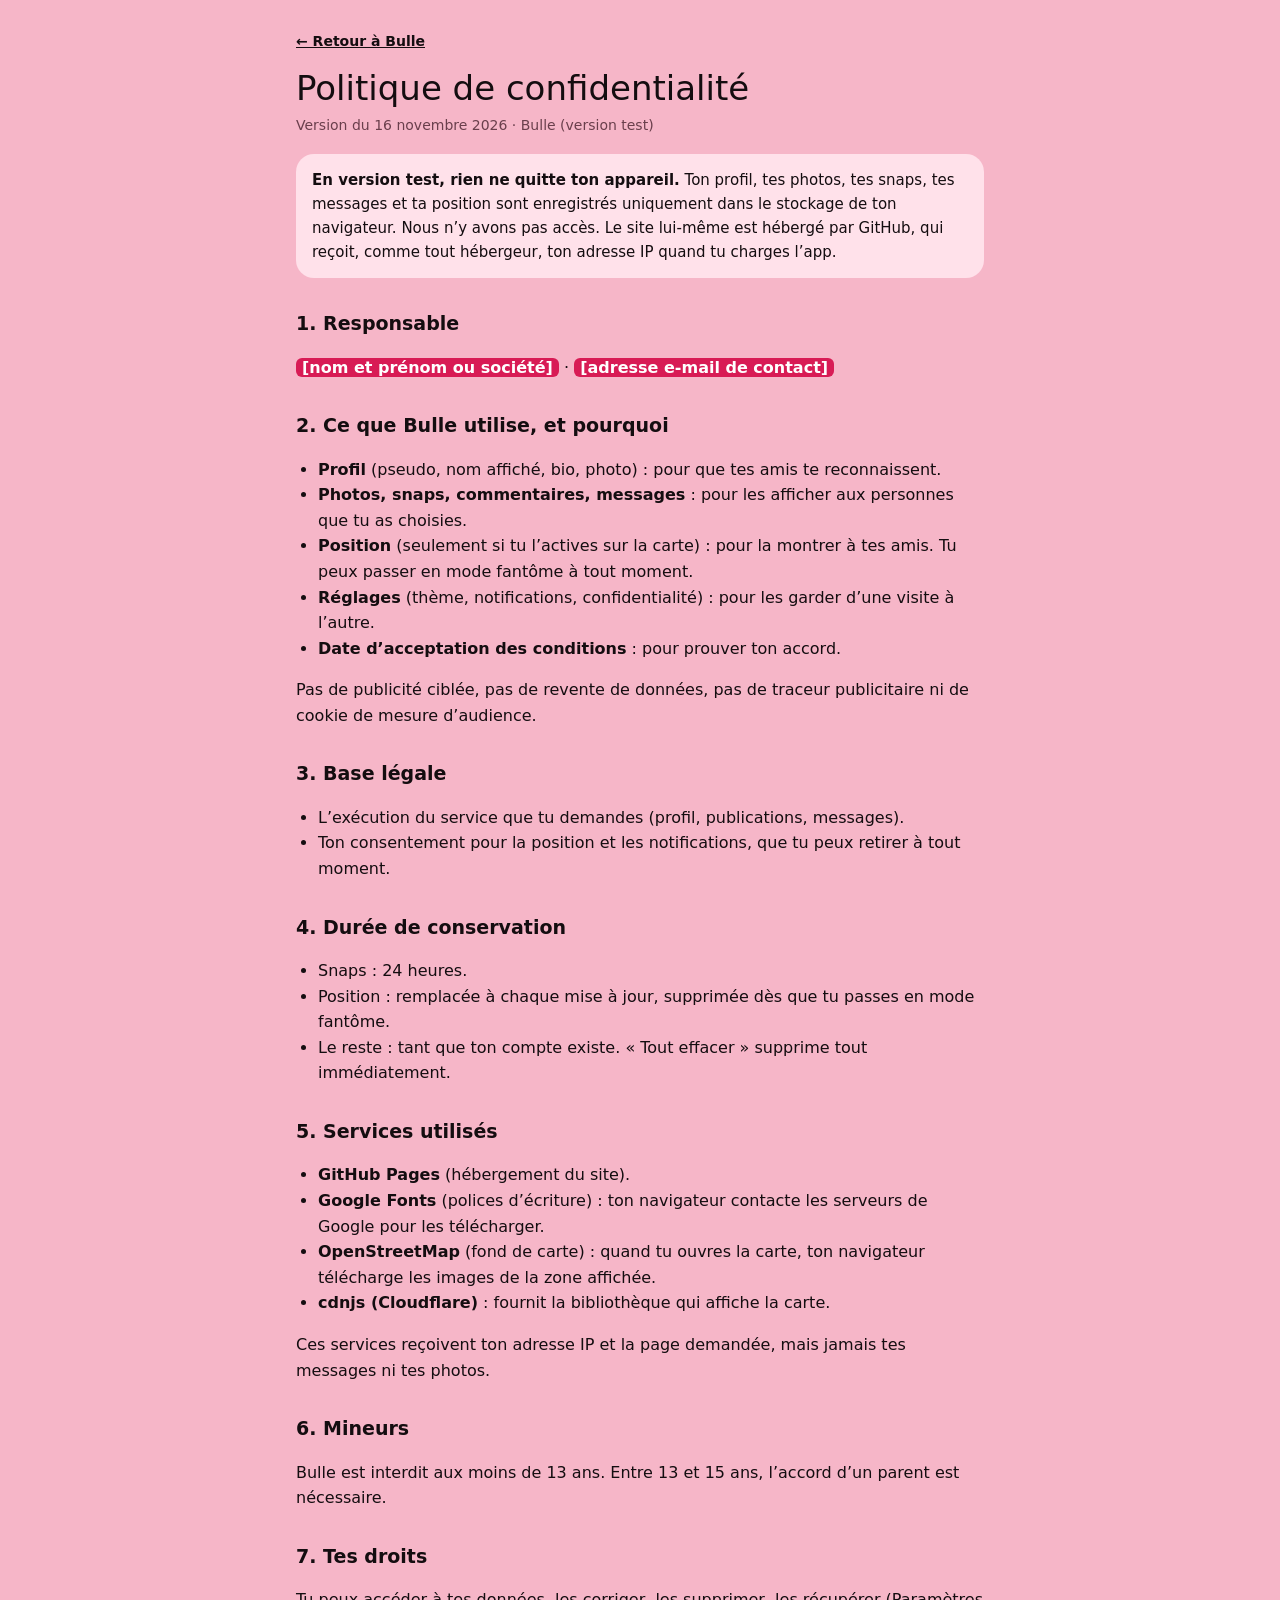
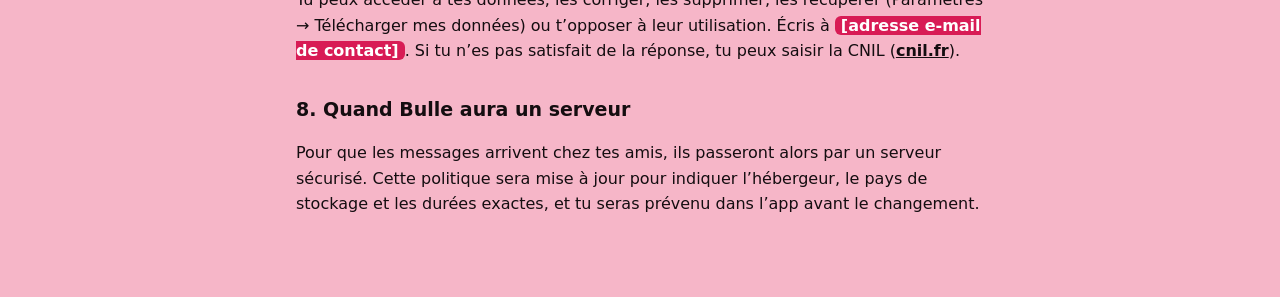
==== confidentialite.html @ 1bf9719f "Bulle v3 : carte, thèmes jour/nuit, réglages, recadrage photo, CGU, Bulle+ et Pro Co-Authored-By: Cl" ====
<!doctype html>
<html lang="fr">
<head>
<meta charset="utf-8">
<meta name="viewport" content="width=device-width,initial-scale=1">
<title>Politique de confidentialité · Bulle</title>
<script>try{var p=JSON.parse(localStorage.getItem('bulle.prefs')||'{}'),m=p.mode||'auto',d=document.documentElement;d.setAttribute('data-theme',p.theme||'bulle');d.setAttribute('data-scheme',m==='auto'?(matchMedia('(prefers-color-scheme: dark)').matches?'dark':'light'):m)}catch(e){}</script>
<link rel="stylesheet" href="legal.css">
</head>
<body>
<main>
<a class="back" href="./" target="_top">← Retour à Bulle</a>
<h1>Politique de confidentialité</h1>
<p class="meta">Version du 16 novembre 2026 · Bulle (version test)</p>

<p class="note"><b>En version test, rien ne quitte ton appareil.</b> Ton profil, tes photos, tes snaps, tes messages et ta position sont enregistrés uniquement dans le stockage de ton navigateur. Nous n’y avons pas accès. Le site lui-même est hébergé par GitHub, qui reçoit, comme tout hébergeur, ton adresse IP quand tu charges l’app.</p>

<h2>1. Responsable</h2>
<p><span class="todo">[nom et prénom ou société]</span> · <span class="todo">[adresse e-mail de contact]</span></p>

<h2>2. Ce que Bulle utilise, et pourquoi</h2>
<ul>
<li><b>Profil</b> (pseudo, nom affiché, bio, photo) : pour que tes amis te reconnaissent.</li>
<li><b>Photos, snaps, commentaires, messages</b> : pour les afficher aux personnes que tu as choisies.</li>
<li><b>Position</b> (seulement si tu l’actives sur la carte) : pour la montrer à tes amis. Tu peux passer en mode fantôme à tout moment.</li>
<li><b>Réglages</b> (thème, notifications, confidentialité) : pour les garder d’une visite à l’autre.</li>
<li><b>Date d’acceptation des conditions</b> : pour prouver ton accord.</li>
</ul>
<p>Pas de publicité ciblée, pas de revente de données, pas de traceur publicitaire ni de cookie de mesure d’audience.</p>

<h2>3. Base légale</h2>
<ul>
<li>L’exécution du service que tu demandes (profil, publications, messages).</li>
<li>Ton consentement pour la position et les notifications, que tu peux retirer à tout moment.</li>
</ul>

<h2>4. Durée de conservation</h2>
<ul>
<li>Snaps : 24 heures.</li>
<li>Position : remplacée à chaque mise à jour, supprimée dès que tu passes en mode fantôme.</li>
<li>Le reste : tant que ton compte existe. « Tout effacer » supprime tout immédiatement.</li>
</ul>

<h2>5. Services utilisés</h2>
<ul>
<li><b>GitHub Pages</b> (hébergement du site).</li>
<li><b>Google Fonts</b> (polices d’écriture) : ton navigateur contacte les serveurs de Google pour les télécharger.</li>
<li><b>OpenStreetMap</b> (fond de carte) : quand tu ouvres la carte, ton navigateur télécharge les images de la zone affichée.</li>
<li><b>cdnjs (Cloudflare)</b> : fournit la bibliothèque qui affiche la carte.</li>
</ul>
<p>Ces services reçoivent ton adresse IP et la page demandée, mais jamais tes messages ni tes photos.</p>

<h2>6. Mineurs</h2>
<p>Bulle est interdit aux moins de 13 ans. Entre 13 et 15 ans, l’accord d’un parent est nécessaire.</p>

<h2>7. Tes droits</h2>
<p>Tu peux accéder à tes données, les corriger, les supprimer, les récupérer (Paramètres → Télécharger mes données) ou t’opposer à leur utilisation. Écris à <span class="todo">[adresse e-mail de contact]</span>. Si tu n’es pas satisfait de la réponse, tu peux saisir la CNIL (<a href="https://www.cnil.fr" target="_blank" rel="noopener">cnil.fr</a>).</p>

<h2>8. Quand Bulle aura un serveur</h2>
<p>Pour que les messages arrivent chez tes amis, ils passeront alors par un serveur sécurisé. Cette politique sera mise à jour pour indiquer l’hébergeur, le pays de stockage et les durées exactes, et tu seras prévenu dans l’app avant le changement.</p>
</main>
</body>
</html>
---- legal.css ----
/* Pages légales de Bulle : mêmes couleurs que l'app (thème et mode jour/nuit). */
:root{--bg:#F6B6C8;--raised:#FFE1EA;--fg:#140D10;--muted:#6A3F4C;--hot:#D81B55;color-scheme:light}
:root[data-scheme=dark]{--bg:#110B0D;--raised:#271A1F;--fg:#F6B6C8;--muted:#B98494;--hot:#FF4F86;color-scheme:dark}
:root[data-theme=lagon]{--bg:#B9DDF7;--raised:#E3F2FF;--fg:#0B1621;--muted:#3E5A70;--hot:#1C6FD6}
:root[data-theme=lagon][data-scheme=dark]{--bg:#0A0F15;--raised:#1A2633;--fg:#B9DDF7;--muted:#86A6BE;--hot:#4FA3FF}
:root[data-theme=menthe]{--bg:#BDEBD3;--raised:#E4F8ED;--fg:#0B1A12;--muted:#3C6150;--hot:#0F8A55}
:root[data-theme=menthe][data-scheme=dark]{--bg:#09110D;--raised:#192820;--fg:#BDEBD3;--muted:#87B49D;--hot:#3DD68C}
:root[data-theme=lilas]{--bg:#DAC8F6;--raised:#F1E8FF;--fg:#150D20;--muted:#58466F;--hot:#7A2ED6}
:root[data-theme=lilas][data-scheme=dark]{--bg:#0F0B15;--raised:#211A2B;--fg:#DAC8F6;--muted:#A28DBF;--hot:#B37CFF}
:root[data-theme=soleil]{--bg:#FFD8A1;--raised:#FFF0DA;--fg:#1E1206;--muted:#6E5130;--hot:#C8480A}
:root[data-theme=soleil][data-scheme=dark]{--bg:#120D07;--raised:#291E12;--fg:#FFD8A1;--muted:#BF9D72;--hot:#FF8A3D}
:root[data-theme=encre]{--bg:#ECECEC;--raised:#FFFFFF;--fg:#111111;--muted:#5A5A5A;--hot:#D3123F}
:root[data-theme=encre][data-scheme=dark]{--bg:#0A0A0A;--raised:#202020;--fg:#F2F2F2;--muted:#9A9A9A;--hot:#FF4F86}
*{box-sizing:border-box}
html,body{margin:0}
body{background:var(--bg);color:var(--fg);font:16px/1.6 "Figtree",system-ui,-apple-system,"Segoe UI",Roboto,sans-serif;-webkit-font-smoothing:antialiased}
main{max-width:720px;margin:0 auto;padding:28px 16px 64px}
h1{font:400 34px/1.1 "Bagel Fat One","Arial Rounded MT Bold",system-ui,sans-serif;margin:0 0 6px}
h2{font-size:19px;margin:30px 0 8px}
p,li{overflow-wrap:anywhere}
ul{padding-left:22px}
a{color:inherit;font-weight:700}
.meta{color:var(--muted);font-size:14px;margin:0 0 18px}
.note{background:var(--raised);border-radius:18px;padding:14px 16px;font-size:15px}
.todo{background:var(--hot);color:#fff;border-radius:6px;padding:0 6px;font-weight:700}
.back{display:inline-block;margin-bottom:18px;font-size:14px}
@media (max-width:420px){h1{font-size:28px}}
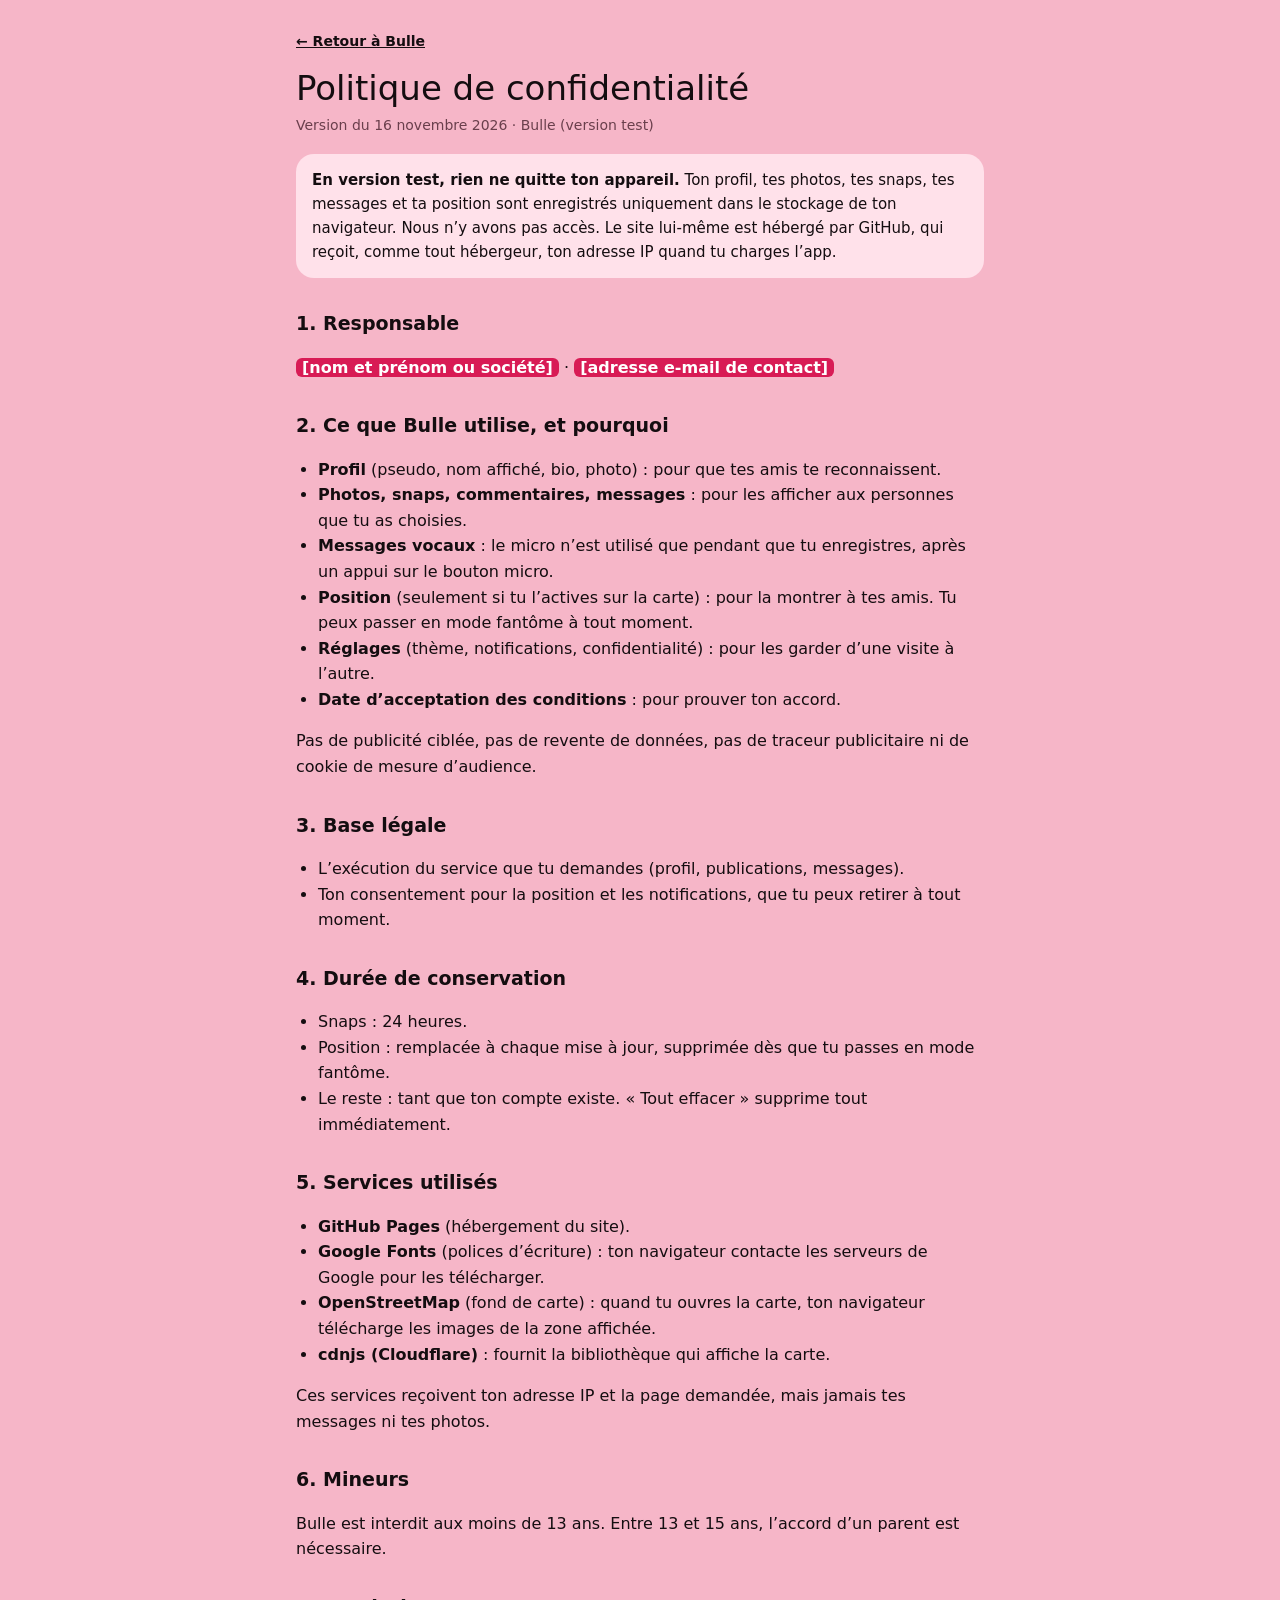
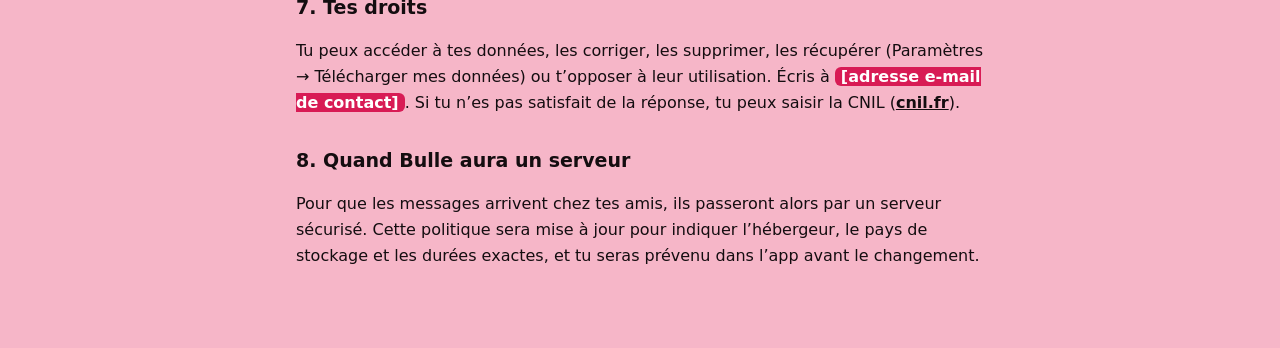
==== commit e07a7585: "Bulle v5 : messages vocaux, contours de snap partout, amis proches Co-Authored-By: Claude Opus 5.5 <" ====
--- a/confidentialite.html
+++ b/confidentialite.html
@@ -22,6 +22,7 @@
 <ul>
 <li><b>Profil</b> (pseudo, nom affiché, bio, photo) : pour que tes amis te reconnaissent.</li>
 <li><b>Photos, snaps, commentaires, messages</b> : pour les afficher aux personnes que tu as choisies.</li>
+<li><b>Messages vocaux</b> : le micro n’est utilisé que pendant que tu enregistres, après un appui sur le bouton micro.</li>
 <li><b>Position</b> (seulement si tu l’actives sur la carte) : pour la montrer à tes amis. Tu peux passer en mode fantôme à tout moment.</li>
 <li><b>Réglages</b> (thème, notifications, confidentialité) : pour les garder d’une visite à l’autre.</li>
 <li><b>Date d’acceptation des conditions</b> : pour prouver ton accord.</li>
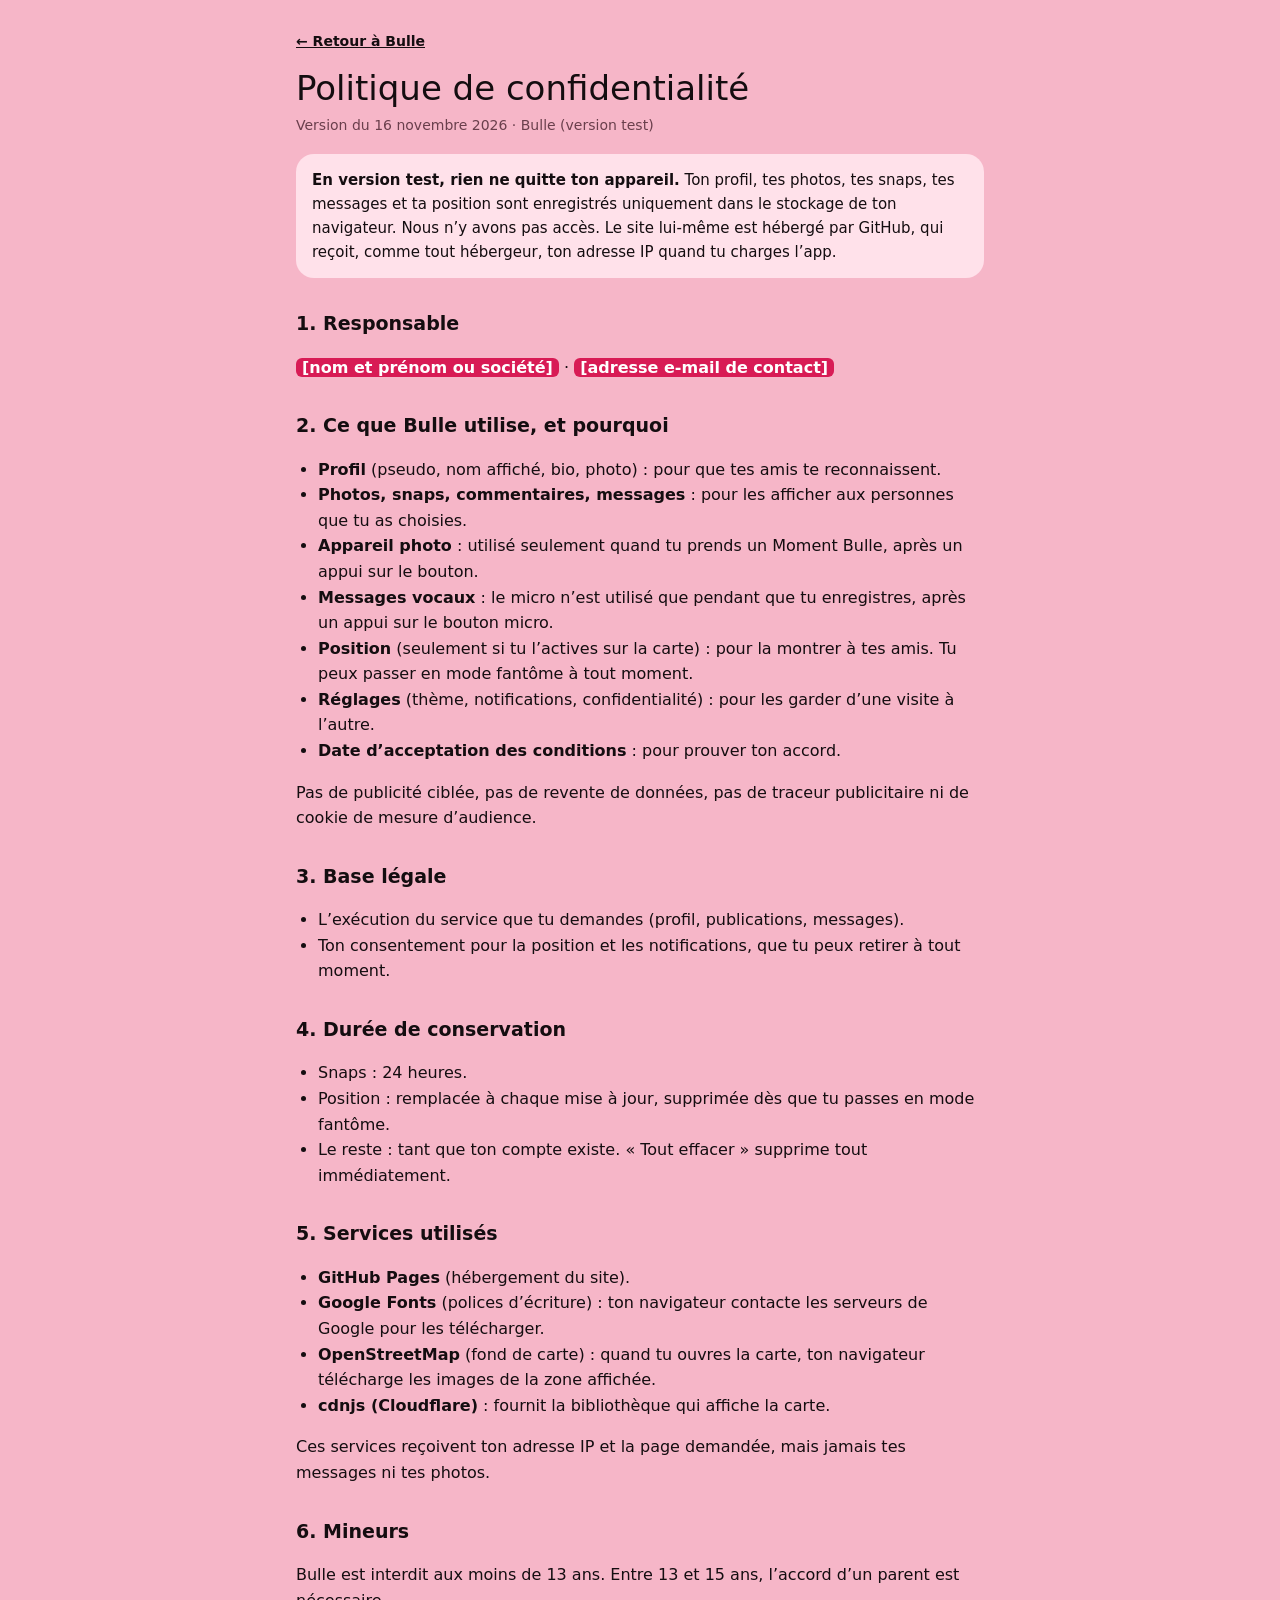
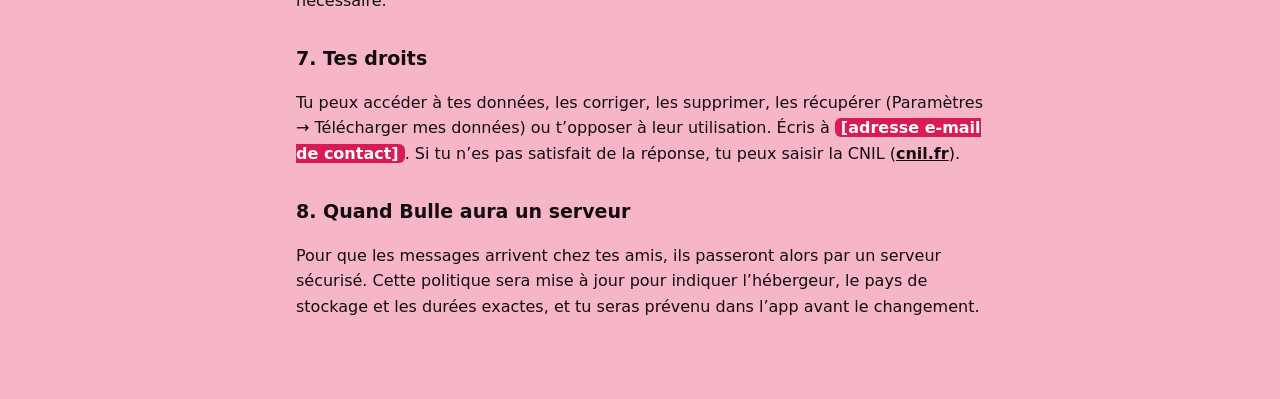
==== commit 4655ec5b: "Bulle v7 : Moment Bulle (heure surprise, appareil photo double, Moments floutés) Co-Authored-By: Cla" ====
--- a/confidentialite.html
+++ b/confidentialite.html
@@ -22,6 +22,7 @@
 <ul>
 <li><b>Profil</b> (pseudo, nom affiché, bio, photo) : pour que tes amis te reconnaissent.</li>
 <li><b>Photos, snaps, commentaires, messages</b> : pour les afficher aux personnes que tu as choisies.</li>
+<li><b>Appareil photo</b> : utilisé seulement quand tu prends un Moment Bulle, après un appui sur le bouton.</li>
 <li><b>Messages vocaux</b> : le micro n’est utilisé que pendant que tu enregistres, après un appui sur le bouton micro.</li>
 <li><b>Position</b> (seulement si tu l’actives sur la carte) : pour la montrer à tes amis. Tu peux passer en mode fantôme à tout moment.</li>
 <li><b>Réglages</b> (thème, notifications, confidentialité) : pour les garder d’une visite à l’autre.</li>
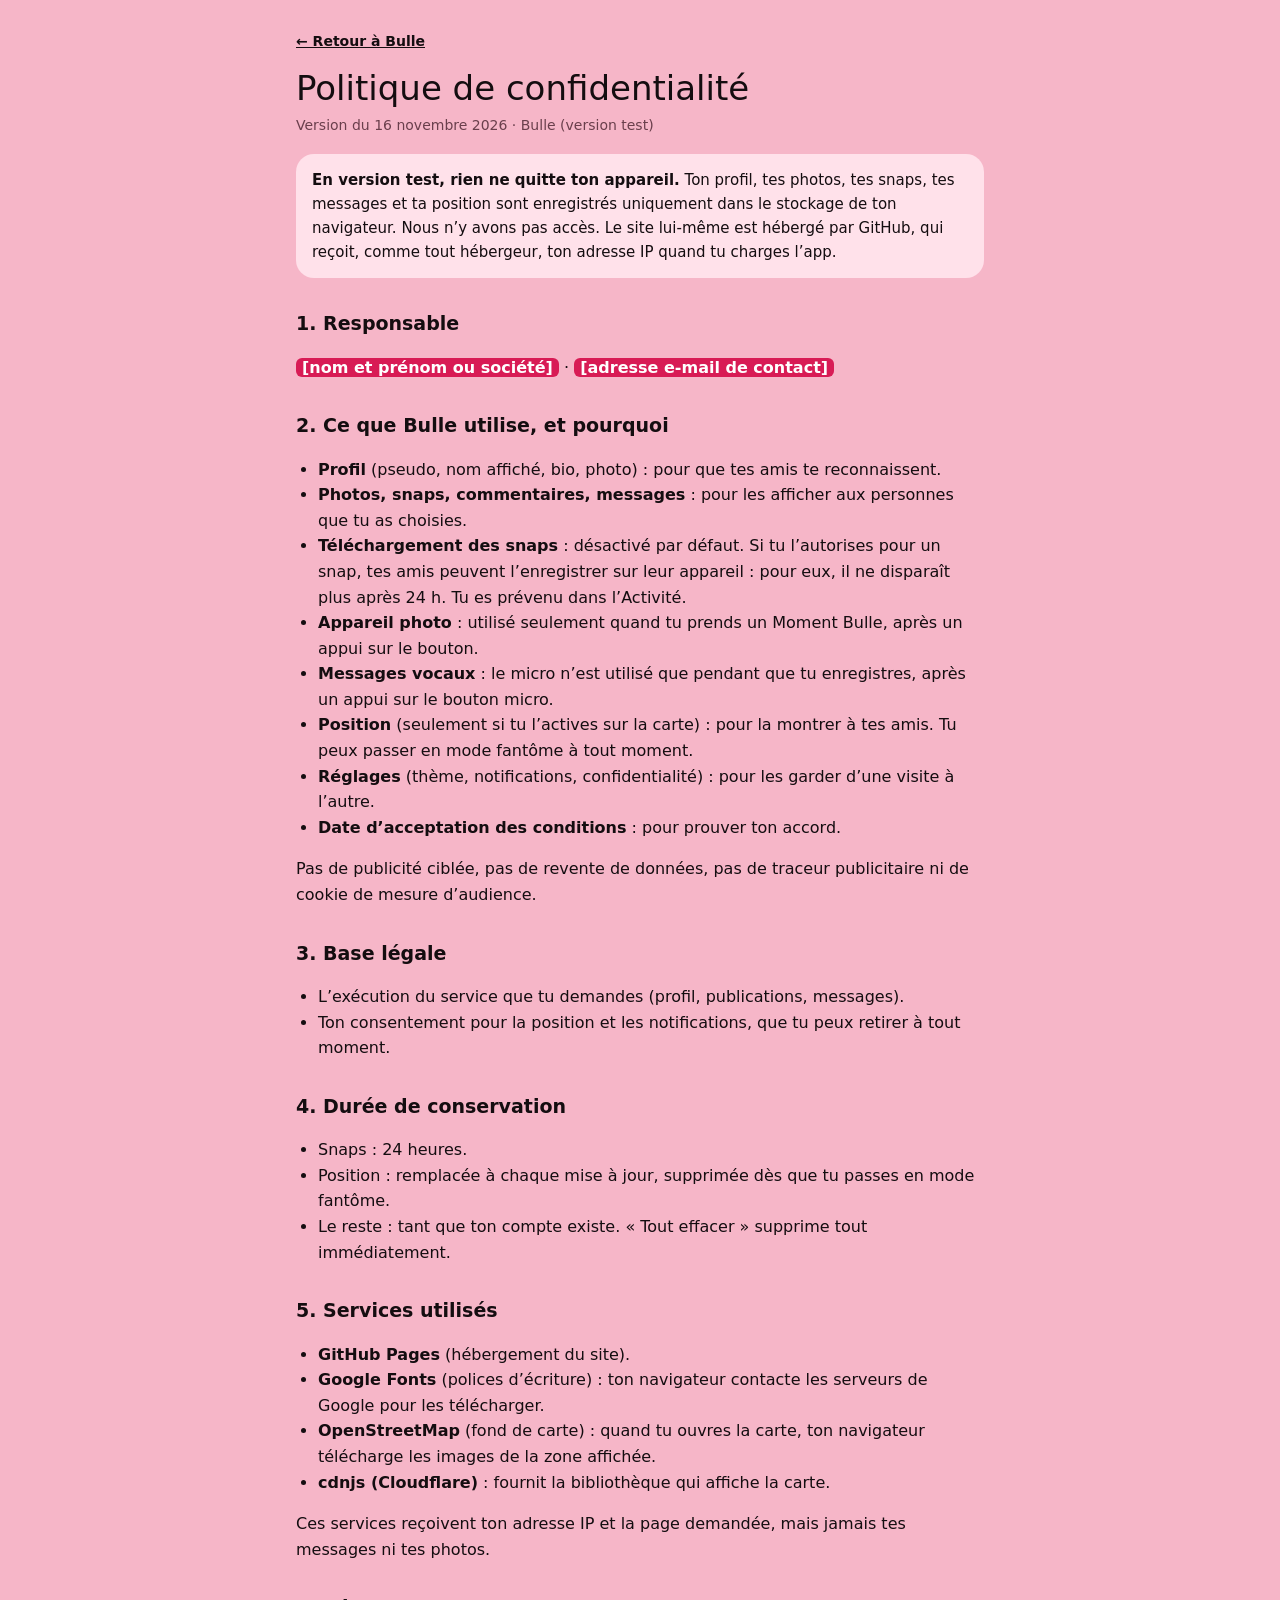
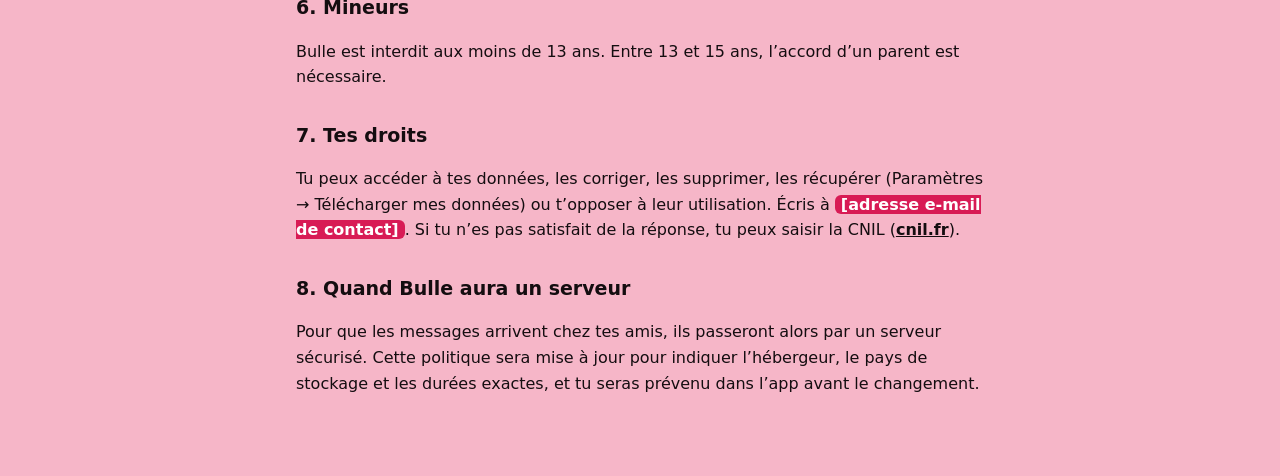
==== commit 2ce903e8: "Bulle v9 : téléchargement des snaps (au choix de l'auteur), snaps dans les messages, alerte nouveau " ====
--- a/confidentialite.html
+++ b/confidentialite.html
@@ -22,6 +22,7 @@
 <ul>
 <li><b>Profil</b> (pseudo, nom affiché, bio, photo) : pour que tes amis te reconnaissent.</li>
 <li><b>Photos, snaps, commentaires, messages</b> : pour les afficher aux personnes que tu as choisies.</li>
+<li><b>Téléchargement des snaps</b> : désactivé par défaut. Si tu l’autorises pour un snap, tes amis peuvent l’enregistrer sur leur appareil : pour eux, il ne disparaît plus après 24 h. Tu es prévenu dans l’Activité.</li>
 <li><b>Appareil photo</b> : utilisé seulement quand tu prends un Moment Bulle, après un appui sur le bouton.</li>
 <li><b>Messages vocaux</b> : le micro n’est utilisé que pendant que tu enregistres, après un appui sur le bouton micro.</li>
 <li><b>Position</b> (seulement si tu l’actives sur la carte) : pour la montrer à tes amis. Tu peux passer en mode fantôme à tout moment.</li>
